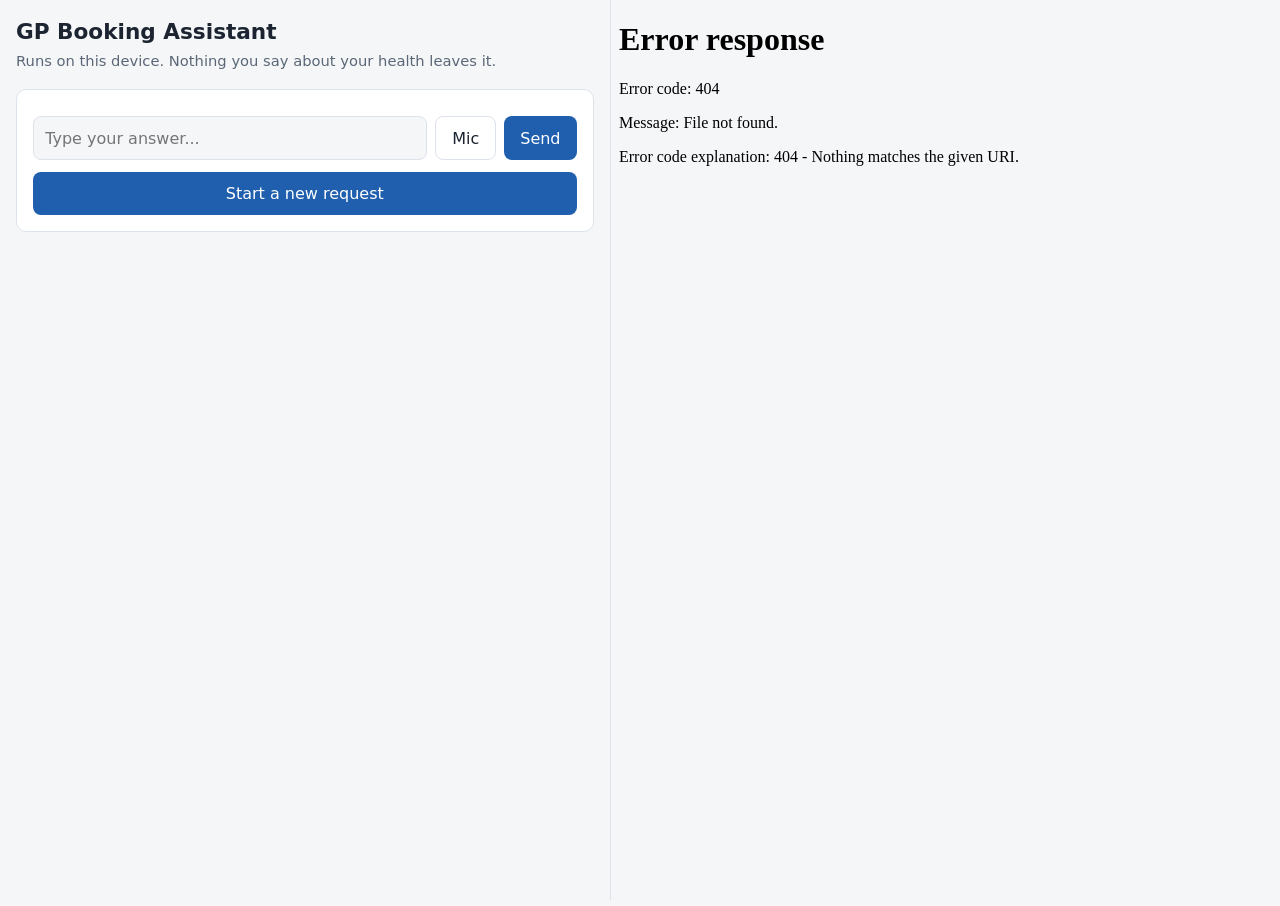
==== static/index.html @ 753ce65a "Rebuild as local-first GP booking agent Replace the previous prototype with the spec'd on-device des" ====
<!doctype html>
<html lang="en">
<head>
  <meta charset="utf-8">
  <meta name="viewport" content="width=device-width, initial-scale=1">
  <title>GP Booking Assistant</title>
  <link rel="stylesheet" href="/static/styles.css">
</head>
<body data-page="patient">
  <div class="layout">
    <main class="patient">
      <header class="bar">
        <div>
          <h1>GP Booking Assistant</h1>
          <p class="sub">Runs on this device. Nothing you say about your health leaves it.</p>
        </div>
        <div id="status" class="pills"></div>
      </header>

      <section id="chat-card" class="card">
        <div id="chat" class="chat" aria-live="polite"></div>
        <form id="answer-form" class="composer">
          <input id="answer" autocomplete="off" placeholder="Type your answer..." aria-label="Your answer">
          <button type="button" id="mic" class="secondary" title="Speak (local speech-to-text)">Mic</button>
          <button type="submit">Send</button>
        </form>
        <button id="start" class="wide">Start a new request</button>
      </section>

      <section id="review" class="card hidden">
        <h2>Check your request</h2>
        <p class="sub">Correct anything that is wrong. Nothing is dialled until you confirm.</p>
        <form id="review-form" class="grid"></form>
        <div class="spoken">
          <span class="tag">The only thing said aloud</span>
          <p id="summary-preview"></p>
        </div>
        <button id="confirm" class="wide">Confirm and allow the call</button>
      </section>

      <section id="after" class="card hidden">
        <h2>Authority to act</h2>
        <div class="cred">
          <span class="tag warn">Mocked for demo: a policy ask, not a live service</span>
          <pre id="credential"></pre>
          <p>Practice check: <strong id="practice-status"></strong></p>
          <div class="row">
            <button id="revoke" class="danger">Revoke authority</button>
            <button id="reissue" class="secondary hidden">Re-issue</button>
          </div>
        </div>

        <h2>Voice</h2>
        <div class="row">
          <button id="speak-summary" class="secondary">Play spoken summary</button>
          <button id="speak-clinical" class="secondary">Try to speak clinical detail</button>
        </div>
        <p id="speak-result" class="sub"></p>

        <h2>The call</h2>
        <div class="row">
          <label>Practice behaviour
            <select id="scenario">
              <option value="full">Full: exercises every fallback</option>
              <option value="simple">Simple booking</option>
              <option value="decline">Declines an AI caller</option>
              <option value="garbled">Can't be understood</option>
              <option value="voicemail">Closed / voicemail</option>
            </select>
          </label>
          <button id="place-call">Place call (simulated)</button>
        </div>
        <div id="call-log" class="call-log"></div>
        <div id="call-outcome"></div>

        <h2>Audit log</h2>
        <button id="show-audit" class="secondary">Show everything said on my behalf</button>
        <div id="audit" class="audit"></div>
      </section>
    </main>

    <aside class="boundary-frame">
      <iframe src="/panels" title="Data boundary view"></iframe>
    </aside>
  </div>

  <div id="crisis" class="crisis hidden" role="alertdialog" aria-modal="true">
    <div class="crisis-box">
      <h2 id="crisis-title"></h2>
      <p id="crisis-msg"></p>
      <div id="crisis-actions" class="crisis-actions"></div>
    </div>
  </div>

  <script src="/static/app.js"></script>
</body>
</html>
---- static/styles.css ----
:root {
  --bg: #f4f6f8;
  --surface: #ffffff;
  --ink: #1b2430;
  --muted: #5b6776;
  --line: #dde3ea;
  --accent: #1f5fae;
  --accent-ink: #ffffff;
  --good: #1d7a45;
  --good-bg: #e6f4ec;
  --warn: #8a5a00;
  --warn-bg: #fff4dc;
  --bad: #b3261e;
  --bad-bg: #fdecea;
  --leak: #b3261e;
  --radius: 10px;
  font-family: system-ui, -apple-system, "Segoe UI", Roboto, sans-serif;
  color-scheme: light;
}

@media (prefers-color-scheme: dark) {
  :root {
    --bg: #0f141a;
    --surface: #18202a;
    --ink: #e6ebf1;
    --muted: #9aa6b4;
    --line: #2a3542;
    --accent: #5b9be6;
    --accent-ink: #0b1220;
    --good: #6fd19a;
    --good-bg: #133022;
    --warn: #f0c46a;
    --warn-bg: #33280f;
    --bad: #ff8a80;
    --bad-bg: #3a1714;
    --leak: #ff8a80;
    color-scheme: dark;
  }
}

* { box-sizing: border-box; }
body { margin: 0; background: var(--bg); color: var(--ink); line-height: 1.45; }
h1 { font-size: 1.35rem; margin: 0; }
h2 { font-size: 1.05rem; margin: 1.2rem 0 .5rem; }
.card h2:first-child { margin-top: 0; }
.sub { color: var(--muted); margin: .2rem 0; font-size: .92rem; }
.hidden { display: none !important; }
.good { color: var(--good); }
.bad { color: var(--bad); }
pre { white-space: pre-wrap; word-break: break-word; margin: 0; font-size: .82rem; }

button, .btn {
  font: inherit; border: 0; border-radius: 8px; padding: .6rem 1rem; cursor: pointer;
  background: var(--accent); color: var(--accent-ink); text-decoration: none; display: inline-block;
}
button:disabled { opacity: .55; cursor: default; }
button.secondary, .btn { background: transparent; color: var(--ink); border: 1px solid var(--line); }
button.danger, .btn.danger { background: var(--bad); color: #fff; border: 0; }
button.wide { width: 100%; margin-top: .75rem; }
button.recording { background: var(--bad); color: #fff; }
input, select {
  font: inherit; padding: .55rem .7rem; border-radius: 8px; border: 1px solid var(--line);
  background: var(--bg); color: var(--ink); width: 100%;
}

.layout { display: grid; grid-template-columns: minmax(0, 1fr) minmax(0, 1.1fr); min-height: 100vh; }
.patient { padding: 16px; display: flex; flex-direction: column; gap: 14px; max-width: 720px; width: 100%; margin: 0 auto; }
.boundary-frame { border-left: 1px solid var(--line); position: sticky; top: 0; height: 100vh; }
.boundary-frame iframe { width: 100%; height: 100%; border: 0; }
@media (max-width: 900px) {
  .layout { grid-template-columns: 1fr; }
  .boundary-frame { position: static; height: 80vh; border-left: 0; border-top: 1px solid var(--line); }
}

.bar { display: flex; justify-content: space-between; align-items: flex-start; gap: 12px; flex-wrap: wrap; }
.pills { display: flex; gap: 6px; flex-wrap: wrap; }
.pill { font-size: .75rem; padding: .2rem .55rem; border-radius: 99px; border: 1px solid var(--line); }
.pill.ok { color: var(--good); background: var(--good-bg); border-color: transparent; }
.pill.off { color: var(--muted); }

.card { background: var(--surface); border: 1px solid var(--line); border-radius: var(--radius); padding: 16px; }
.chat { display: flex; flex-direction: column; gap: 8px; max-height: 45vh; overflow-y: auto; }
.chat:empty { display: none; }
.msg { padding: .55rem .8rem; border-radius: 12px; max-width: 85%; }
.msg.assistant { background: var(--bg); align-self: flex-start; }
.msg.patient { background: var(--accent); color: var(--accent-ink); align-self: flex-end; }
.composer { display: flex; gap: 8px; margin-top: 10px; }
.composer input { flex: 1; }

.grid { display: grid; grid-template-columns: repeat(auto-fit, minmax(220px, 1fr)); gap: 10px; margin: .8rem 0; }
.field { display: flex; flex-direction: column; gap: 4px; font-size: .85rem; color: var(--muted); }
.spoken { background: var(--good-bg); border-radius: 8px; padding: .7rem .9rem; }
.spoken p { margin: .3rem 0 0; }
.tag { font-size: .72rem; text-transform: uppercase; letter-spacing: .04em; color: var(--good); font-weight: 600; }
.tag.warn { color: var(--warn); }
.cred pre { background: var(--bg); padding: .7rem; border-radius: 8px; margin: .5rem 0; }
.row { display: flex; gap: 8px; flex-wrap: wrap; align-items: flex-end; }
.row label { display: flex; flex-direction: column; gap: 4px; font-size: .85rem; color: var(--muted); flex: 1; min-width: 200px; }

.call-log { display: flex; flex-direction: column; gap: 4px; margin-top: 10px; max-height: 50vh; overflow-y: auto; }
.turn { display: grid; grid-template-columns: 4.2rem 5rem 1fr; gap: 8px; font-size: .88rem; padding: .3rem .4rem; border-radius: 6px; }
.turn .t { color: var(--muted); font-variant-numeric: tabular-nums; }
.turn .who { font-weight: 600; text-transform: capitalize; }
.turn.agent { background: var(--good-bg); }
.turn.system, .turn.silent, .turn.dtmf, .turn.hold { color: var(--muted); font-style: italic; }
.outcome { margin-top: 10px; padding: .8rem; border-radius: 8px; }
.outcome.good { background: var(--good-bg); }
.outcome.warn { background: var(--warn-bg); }
.outcome.bad { background: var(--bad-bg); color: var(--bad); }
.outcome ul { margin: .3rem 0 0; padding-left: 1.2rem; }

.audit { margin-top: 8px; display: flex; flex-direction: column; gap: 6px; }
.audit-row { display: grid; grid-template-columns: 5.5rem 4rem 1fr; gap: 8px; font-size: .85rem; border-bottom: 1px solid var(--line); padding-bottom: 6px; }

.crisis { position: fixed; inset: 0; background: rgba(0,0,0,.6); display: flex; align-items: center; justify-content: center; padding: 16px; z-index: 10; }
.crisis-box { background: var(--surface); border-top: 6px solid var(--bad); border-radius: var(--radius); padding: 24px; max-width: 480px; width: 100%; }
.crisis-box h2 { font-size: 1.5rem; margin-top: 0; }
.crisis-actions { display: flex; flex-direction: column; gap: 8px; margin-top: 16px; }
.crisis-actions .btn { text-align: center; padding: .9rem; font-size: 1.05rem; }

/* panels */
.panels-page { padding: 16px; min-height: 100vh; }
.toggle { display: inline-flex; border: 1px solid var(--line); border-radius: 8px; overflow: hidden; }
.toggle button { background: transparent; color: var(--ink); border-radius: 0; }
.toggle button.on { background: var(--accent); color: var(--accent-ink); }
.counter { font-size: .95rem; padding: .5rem .8rem; border-radius: 8px; background: var(--good-bg); color: var(--good); font-weight: 600; }
.naive .counter { background: var(--bad-bg); color: var(--leak); }
.columns { display: grid; grid-template-columns: 1fr 1fr; gap: 12px; margin-top: 12px; }
@media (max-width: 600px) { .columns { grid-template-columns: 1fr; } }
.col { background: var(--surface); border: 1px solid var(--line); border-radius: var(--radius); padding: 12px; min-width: 0; }
.col h2 { margin-top: 0; }
.stays { border-top: 4px solid var(--good); }
.leaves { border-top: 4px solid var(--muted); }
.naive .leaves { border-top-color: var(--leak); }
.item { border: 1px solid var(--line); border-radius: 8px; padding: .5rem .6rem; margin-bottom: 8px; }
.item pre { max-height: 180px; overflow-y: auto; color: var(--muted); margin-top: 4px; }
.item-head { display: flex; justify-content: space-between; gap: 8px; font-size: .85rem; flex-wrap: wrap; }
.dest { color: var(--muted); font-size: .78rem; }
.naive .leaves .item { border-color: var(--leak); background: var(--bad-bg); }
.empty { color: var(--muted); font-style: italic; }
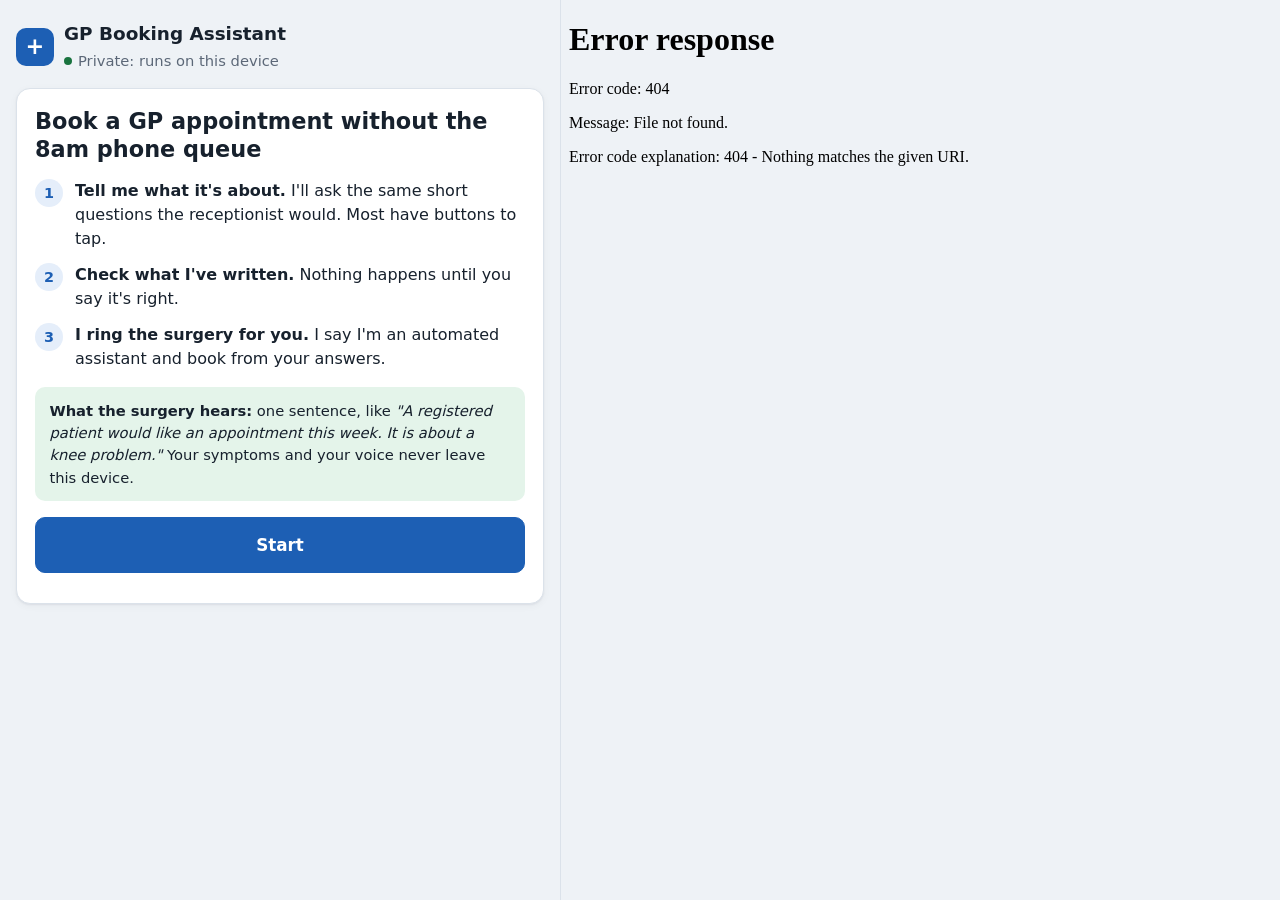
==== commit 4b9a5680: "Rework patient UI: tap-to-answer interview, readable review and boundary view Questions now offer ta" ====
--- a/static/index.html
+++ b/static/index.html
@@ -4,78 +4,125 @@
   <meta charset="utf-8">
   <meta name="viewport" content="width=device-width, initial-scale=1">
   <title>GP Booking Assistant</title>
+  <link rel="icon" href="data:,">
   <link rel="stylesheet" href="/static/styles.css">
 </head>
 <body data-page="patient">
   <div class="layout">
-    <main class="patient">
-      <header class="bar">
-        <div>
-          <h1>GP Booking Assistant</h1>
-          <p class="sub">Runs on this device. Nothing you say about your health leaves it.</p>
+    <main class="patient-app">
+      <header class="app-head">
+        <div class="brand">
+          <div class="logo" aria-hidden="true">+</div>
+          <div>
+            <h1>GP Booking Assistant</h1>
+            <p class="sub lock">Private: runs on this device</p>
+          </div>
         </div>
-        <div id="status" class="pills"></div>
+        <button id="restart" class="link hidden">Start over</button>
       </header>
 
-      <section id="chat-card" class="card">
-        <div id="chat" class="chat" aria-live="polite"></div>
-        <form id="answer-form" class="composer">
-          <input id="answer" autocomplete="off" placeholder="Type your answer..." aria-label="Your answer">
-          <button type="button" id="mic" class="secondary" title="Speak (local speech-to-text)">Mic</button>
-          <button type="submit">Send</button>
-        </form>
-        <button id="start" class="wide">Start a new request</button>
+      <ol id="steps" class="steps hidden" aria-label="Progress">
+        <li data-step="1" class="active">Tell me</li>
+        <li data-step="2">Check</li>
+        <li data-step="3">Book</li>
+      </ol>
+
+      <!-- Welcome -->
+      <section id="welcome" class="card welcome">
+        <h2>Book a GP appointment without the 8am phone queue</h2>
+        <ul class="how">
+          <li><span class="num">1</span><div><strong>Tell me what it's about.</strong> I'll ask the same short questions the receptionist would. Most have buttons to tap.</div></li>
+          <li><span class="num">2</span><div><strong>Check what I've written.</strong> Nothing happens until you say it's right.</div></li>
+          <li><span class="num">3</span><div><strong>I ring the surgery for you.</strong> I say I'm an automated assistant and book from your answers.</div></li>
+        </ul>
+        <div class="privacy-note">
+          <strong>What the surgery hears:</strong> one sentence, like <em>"A registered patient would like an appointment this week. It is about a knee problem."</em>
+          Your symptoms and your voice never leave this device.
+        </div>
+        <button id="start" class="primary big">Start</button>
+        <div id="status" class="pills"></div>
       </section>
 
+      <!-- Interview -->
+      <section id="interview" class="card interview hidden">
+        <div class="progress" aria-hidden="true"><div id="progress-bar"></div></div>
+        <p id="progress-label" class="sub small"></p>
+        <div id="chat" class="chat" aria-live="polite"></div>
+        <div id="reply" class="reply">
+          <div id="chips" class="chips"></div>
+          <form id="answer-form" class="composer">
+            <textarea id="answer" rows="1" autocomplete="off" aria-label="Your answer"></textarea>
+            <button type="button" id="mic" class="icon-btn" title="Speak your answer" aria-label="Speak your answer">
+              <svg viewBox="0 0 24 24" width="20" height="20" aria-hidden="true"><path fill="currentColor" d="M12 14a3 3 0 0 0 3-3V5a3 3 0 0 0-6 0v6a3 3 0 0 0 3 3zm5-3a5 5 0 0 1-10 0H5a7 7 0 0 0 6 6.92V21h2v-3.08A7 7 0 0 0 19 11h-2z"/></svg>
+            </button>
+            <button type="submit" id="send" class="icon-btn send" aria-label="Send">
+              <svg viewBox="0 0 24 24" width="20" height="20" aria-hidden="true"><path fill="currentColor" d="M3 20.5 21 12 3 3.5 3 10l12 2-12 2z"/></svg>
+            </button>
+          </form>
+        </div>
+      </section>
+
+      <!-- Review -->
       <section id="review" class="card hidden">
-        <h2>Check your request</h2>
-        <p class="sub">Correct anything that is wrong. Nothing is dialled until you confirm.</p>
-        <form id="review-form" class="grid"></form>
+        <h2>Is this right?</h2>
+        <p class="sub">Tap anything to change it. Nothing is dialled until you confirm.</p>
+        <form id="review-form"></form>
         <div class="spoken">
-          <span class="tag">The only thing said aloud</span>
+          <span class="tag">The only thing the surgery hears</span>
           <p id="summary-preview"></p>
         </div>
-        <button id="confirm" class="wide">Confirm and allow the call</button>
+        <button id="confirm" class="primary big">Yes, that's right. Book it</button>
       </section>
 
-      <section id="after" class="card hidden">
-        <h2>Authority to act</h2>
-        <div class="cred">
-          <span class="tag warn">Mocked for demo: a policy ask, not a live service</span>
-          <pre id="credential"></pre>
-          <p>Practice check: <strong id="practice-status"></strong></p>
+      <!-- After confirmation -->
+      <section id="after" class="hidden">
+        <div class="card">
+          <div class="card-head">
+            <h2>Permission to book for you</h2>
+            <span id="practice-status" class="badge"></span>
+          </div>
+          <dl id="credential" class="kv"></dl>
+          <p class="mock-note">Mocked for the demo. This is how a proxy credential from the NHS National proxy service could work. It is a policy proposal, not a live service.</p>
           <div class="row">
-            <button id="revoke" class="danger">Revoke authority</button>
-            <button id="reissue" class="secondary hidden">Re-issue</button>
+            <button id="revoke" class="danger">Revoke permission</button>
+            <button id="reissue" class="secondary hidden">Give permission again</button>
           </div>
         </div>
 
-        <h2>Voice</h2>
-        <div class="row">
-          <button id="speak-summary" class="secondary">Play spoken summary</button>
-          <button id="speak-clinical" class="secondary">Try to speak clinical detail</button>
+        <div class="card">
+          <h2>Ring the surgery</h2>
+          <p class="sub">Simulated call. Choose how the practice behaves:</p>
+          <div class="row">
+            <select id="scenario" aria-label="Practice behaviour">
+              <option value="full">Receptionist asks awkward questions</option>
+              <option value="simple">Straightforward booking</option>
+              <option value="decline">Practice won't talk to an AI</option>
+              <option value="garbled">Bad line, can't be understood</option>
+              <option value="voicemail">Surgery closed</option>
+            </select>
+            <button id="place-call" class="primary">Call now</button>
+          </div>
+          <div id="call-log" class="call-log"></div>
+          <div id="call-outcome"></div>
         </div>
-        <p id="speak-result" class="sub"></p>
 
-        <h2>The call</h2>
-        <div class="row">
-          <label>Practice behaviour
-            <select id="scenario">
-              <option value="full">Full: exercises every fallback</option>
-              <option value="simple">Simple booking</option>
-              <option value="decline">Declines an AI caller</option>
-              <option value="garbled">Can't be understood</option>
-              <option value="voicemail">Closed / voicemail</option>
-            </select>
-          </label>
-          <button id="place-call">Place call (simulated)</button>
+        <div class="card">
+          <h2>Voice boundary</h2>
+          <p class="sub">The voice can only read allowlisted fields. Try both.</p>
+          <div class="row">
+            <button id="speak-summary" class="secondary">Speak the summary</button>
+            <button id="speak-clinical" class="secondary">Try to speak her symptoms</button>
+          </div>
+          <p id="speak-result" class="result"></p>
         </div>
-        <div id="call-log" class="call-log"></div>
-        <div id="call-outcome"></div>
 
-        <h2>Audit log</h2>
-        <button id="show-audit" class="secondary">Show everything said on my behalf</button>
-        <div id="audit" class="audit"></div>
+        <div class="card">
+          <div class="card-head">
+            <h2>Everything said on your behalf</h2>
+            <button id="show-audit" class="link">Refresh</button>
+          </div>
+          <div id="audit" class="audit"><p class="sub">Nothing yet.</p></div>
+        </div>
       </section>
     </main>
 
@@ -84,7 +131,7 @@
     </aside>
   </div>
 
-  <div id="crisis" class="crisis hidden" role="alertdialog" aria-modal="true">
+  <div id="crisis" class="crisis hidden" role="alertdialog" aria-modal="true" aria-labelledby="crisis-title">
     <div class="crisis-box">
       <h2 id="crisis-title"></h2>
       <p id="crisis-msg"></p>
--- a/static/styles.css
+++ b/static/styles.css
@@ -1,140 +1,239 @@
 :root {
-  --bg: #f4f6f8;
+  --bg: #eef2f6;
   --surface: #ffffff;
-  --ink: #1b2430;
-  --muted: #5b6776;
-  --line: #dde3ea;
-  --accent: #1f5fae;
+  --surface-2: #f5f7fa;
+  --ink: #17212d;
+  --muted: #5c6878;
+  --line: #dbe2ea;
+  --accent: #1d5fb4;
+  --accent-soft: #e5eefa;
   --accent-ink: #ffffff;
-  --good: #1d7a45;
-  --good-bg: #e6f4ec;
-  --warn: #8a5a00;
-  --warn-bg: #fff4dc;
+  --good: #19733f;
+  --good-bg: #e4f4ea;
+  --warn: #855600;
+  --warn-bg: #fff3d6;
   --bad: #b3261e;
-  --bad-bg: #fdecea;
-  --leak: #b3261e;
-  --radius: 10px;
+  --bad-bg: #fdeceb;
+  --radius: 14px;
+  --shadow: 0 1px 2px rgba(16, 24, 40, .06), 0 2px 8px rgba(16, 24, 40, .04);
   font-family: system-ui, -apple-system, "Segoe UI", Roboto, sans-serif;
+  font-size: 16px;
   color-scheme: light;
 }
 
 @media (prefers-color-scheme: dark) {
   :root {
-    --bg: #0f141a;
-    --surface: #18202a;
-    --ink: #e6ebf1;
-    --muted: #9aa6b4;
-    --line: #2a3542;
-    --accent: #5b9be6;
+    --bg: #0d1218;
+    --surface: #161e27;
+    --surface-2: #1d2733;
+    --ink: #e7ecf2;
+    --muted: #9aa7b6;
+    --line: #2a3644;
+    --accent: #6aa5ef;
+    --accent-soft: #1b2b40;
     --accent-ink: #0b1220;
-    --good: #6fd19a;
-    --good-bg: #133022;
-    --warn: #f0c46a;
+    --good: #72d39c;
+    --good-bg: #13301f;
+    --warn: #f2c56b;
     --warn-bg: #33280f;
     --bad: #ff8a80;
     --bad-bg: #3a1714;
-    --leak: #ff8a80;
+    --shadow: none;
     color-scheme: dark;
   }
 }
 
 * { box-sizing: border-box; }
-body { margin: 0; background: var(--bg); color: var(--ink); line-height: 1.45; }
-h1 { font-size: 1.35rem; margin: 0; }
-h2 { font-size: 1.05rem; margin: 1.2rem 0 .5rem; }
-.card h2:first-child { margin-top: 0; }
-.sub { color: var(--muted); margin: .2rem 0; font-size: .92rem; }
+body { margin: 0; background: var(--bg); color: var(--ink); line-height: 1.5; }
+h1 { font-size: 1.15rem; margin: 0; }
+h2 { font-size: 1.1rem; margin: 0 0 .4rem; }
+.sub { color: var(--muted); margin: .15rem 0; font-size: .92rem; }
+.small { font-size: .8rem; }
 .hidden { display: none !important; }
 .good { color: var(--good); }
 .bad { color: var(--bad); }
-pre { white-space: pre-wrap; word-break: break-word; margin: 0; font-size: .82rem; }
-
+
+/* ---------- buttons & inputs ---------- */
 button, .btn {
-  font: inherit; border: 0; border-radius: 8px; padding: .6rem 1rem; cursor: pointer;
-  background: var(--accent); color: var(--accent-ink); text-decoration: none; display: inline-block;
-}
-button:disabled { opacity: .55; cursor: default; }
-button.secondary, .btn { background: transparent; color: var(--ink); border: 1px solid var(--line); }
-button.danger, .btn.danger { background: var(--bad); color: #fff; border: 0; }
-button.wide { width: 100%; margin-top: .75rem; }
-button.recording { background: var(--bad); color: #fff; }
-input, select {
-  font: inherit; padding: .55rem .7rem; border-radius: 8px; border: 1px solid var(--line);
-  background: var(--bg); color: var(--ink); width: 100%;
-}
-
-.layout { display: grid; grid-template-columns: minmax(0, 1fr) minmax(0, 1.1fr); min-height: 100vh; }
-.patient { padding: 16px; display: flex; flex-direction: column; gap: 14px; max-width: 720px; width: 100%; margin: 0 auto; }
-.boundary-frame { border-left: 1px solid var(--line); position: sticky; top: 0; height: 100vh; }
-.boundary-frame iframe { width: 100%; height: 100%; border: 0; }
-@media (max-width: 900px) {
+  font: inherit; border: 1px solid var(--line); border-radius: 10px; padding: .6rem 1rem;
+  cursor: pointer; background: var(--surface); color: var(--ink); text-decoration: none;
+  display: inline-flex; align-items: center; justify-content: center; gap: .4rem;
+  transition: background .15s, border-color .15s, transform .05s;
+}
+button:active { transform: translateY(1px); }
+button:disabled { opacity: .5; cursor: not-allowed; }
+button:focus-visible, input:focus-visible, textarea:focus-visible, select:focus-visible, .btn:focus-visible {
+  outline: 3px solid color-mix(in srgb, var(--accent) 45%, transparent); outline-offset: 2px;
+}
+.primary, .btn.primary { background: var(--accent); border-color: var(--accent); color: var(--accent-ink); font-weight: 600; }
+.primary:hover:not(:disabled) { filter: brightness(1.08); }
+.secondary:hover:not(:disabled) { background: var(--surface-2); }
+.danger, .btn.danger { background: var(--bad); border-color: var(--bad); color: #fff; font-weight: 600; }
+.big { width: 100%; padding: .9rem 1rem; font-size: 1.05rem; margin-top: 1rem; }
+.link { background: none; border: 0; color: var(--accent); padding: .3rem .4rem; font-weight: 500; }
+.link:hover { text-decoration: underline; }
+input, select, textarea {
+  font: inherit; padding: .6rem .75rem; border-radius: 10px; border: 1px solid var(--line);
+  background: var(--surface); color: var(--ink); width: 100%;
+}
+textarea { resize: none; }
+
+/* ---------- layout ---------- */
+.layout { display: grid; grid-template-columns: minmax(380px, 560px) minmax(0, 1fr); min-height: 100vh; }
+.patient-app { padding: 20px 16px 40px; display: flex; flex-direction: column; gap: 14px; width: 100%; max-width: 560px; margin: 0 auto; }
+.boundary-frame { border-left: 1px solid var(--line); position: sticky; top: 0; height: 100vh; background: var(--bg); }
+.boundary-frame iframe { width: 100%; height: 100%; border: 0; display: block; }
+@media (max-width: 960px) {
   .layout { grid-template-columns: 1fr; }
-  .boundary-frame { position: static; height: 80vh; border-left: 0; border-top: 1px solid var(--line); }
-}
-
-.bar { display: flex; justify-content: space-between; align-items: flex-start; gap: 12px; flex-wrap: wrap; }
-.pills { display: flex; gap: 6px; flex-wrap: wrap; }
-.pill { font-size: .75rem; padding: .2rem .55rem; border-radius: 99px; border: 1px solid var(--line); }
+  .boundary-frame { position: static; height: 90vh; border-left: 0; border-top: 1px solid var(--line); }
+}
+
+.card { background: var(--surface); border: 1px solid var(--line); border-radius: var(--radius); padding: 18px; box-shadow: var(--shadow); }
+#after { display: flex; flex-direction: column; gap: 14px; }
+.card-head { display: flex; justify-content: space-between; align-items: center; gap: 8px; margin-bottom: .4rem; }
+.card-head h2 { margin: 0; }
+.row { display: flex; gap: 8px; flex-wrap: wrap; align-items: center; margin-top: .6rem; }
+.row select { flex: 1; min-width: 200px; width: auto; }
+
+/* ---------- header & steps ---------- */
+.app-head { display: flex; justify-content: space-between; align-items: center; }
+.brand { display: flex; gap: 10px; align-items: center; }
+.logo { width: 38px; height: 38px; border-radius: 10px; background: var(--accent); color: var(--accent-ink); display: grid; place-items: center; font-weight: 800; font-size: 1.4rem; }
+.lock::before { content: ""; display: inline-block; width: 8px; height: 8px; border-radius: 50%; background: var(--good); margin-right: 6px; vertical-align: 1px; }
+.steps { display: flex; list-style: none; padding: 0; margin: 0; gap: 6px; counter-reset: step; }
+.steps li { flex: 1; font-size: .82rem; color: var(--muted); padding-top: 8px; border-top: 4px solid var(--line); counter-increment: step; }
+.steps li::before { content: counter(step) ". "; }
+.steps li.active { color: var(--ink); font-weight: 600; border-color: var(--accent); }
+.steps li.done { border-color: var(--good); }
+
+/* ---------- welcome ---------- */
+.welcome h2 { font-size: 1.4rem; line-height: 1.25; margin-bottom: 1rem; }
+.how { list-style: none; padding: 0; margin: 0 0 1rem; display: flex; flex-direction: column; gap: 12px; }
+.how li { display: flex; gap: 12px; align-items: flex-start; }
+.num { flex: none; width: 28px; height: 28px; border-radius: 50%; background: var(--accent-soft); color: var(--accent); display: grid; place-items: center; font-weight: 700; font-size: .9rem; }
+.privacy-note { background: var(--good-bg); border-radius: 10px; padding: .8rem .9rem; font-size: .92rem; }
+.pills { display: flex; gap: 6px; flex-wrap: wrap; margin-top: 12px; justify-content: center; }
+.pill { font-size: .72rem; padding: .15rem .55rem; border-radius: 99px; border: 1px solid var(--line); color: var(--muted); }
 .pill.ok { color: var(--good); background: var(--good-bg); border-color: transparent; }
-.pill.off { color: var(--muted); }
-
-.card { background: var(--surface); border: 1px solid var(--line); border-radius: var(--radius); padding: 16px; }
-.chat { display: flex; flex-direction: column; gap: 8px; max-height: 45vh; overflow-y: auto; }
-.chat:empty { display: none; }
-.msg { padding: .55rem .8rem; border-radius: 12px; max-width: 85%; }
-.msg.assistant { background: var(--bg); align-self: flex-start; }
-.msg.patient { background: var(--accent); color: var(--accent-ink); align-self: flex-end; }
-.composer { display: flex; gap: 8px; margin-top: 10px; }
-.composer input { flex: 1; }
-
-.grid { display: grid; grid-template-columns: repeat(auto-fit, minmax(220px, 1fr)); gap: 10px; margin: .8rem 0; }
-.field { display: flex; flex-direction: column; gap: 4px; font-size: .85rem; color: var(--muted); }
-.spoken { background: var(--good-bg); border-radius: 8px; padding: .7rem .9rem; }
-.spoken p { margin: .3rem 0 0; }
-.tag { font-size: .72rem; text-transform: uppercase; letter-spacing: .04em; color: var(--good); font-weight: 600; }
-.tag.warn { color: var(--warn); }
-.cred pre { background: var(--bg); padding: .7rem; border-radius: 8px; margin: .5rem 0; }
-.row { display: flex; gap: 8px; flex-wrap: wrap; align-items: flex-end; }
-.row label { display: flex; flex-direction: column; gap: 4px; font-size: .85rem; color: var(--muted); flex: 1; min-width: 200px; }
-
-.call-log { display: flex; flex-direction: column; gap: 4px; margin-top: 10px; max-height: 50vh; overflow-y: auto; }
-.turn { display: grid; grid-template-columns: 4.2rem 5rem 1fr; gap: 8px; font-size: .88rem; padding: .3rem .4rem; border-radius: 6px; }
-.turn .t { color: var(--muted); font-variant-numeric: tabular-nums; }
-.turn .who { font-weight: 600; text-transform: capitalize; }
-.turn.agent { background: var(--good-bg); }
-.turn.system, .turn.silent, .turn.dtmf, .turn.hold { color: var(--muted); font-style: italic; }
-.outcome { margin-top: 10px; padding: .8rem; border-radius: 8px; }
+
+/* ---------- interview ---------- */
+.interview { display: flex; flex-direction: column; padding: 0; overflow: hidden; }
+.progress { height: 5px; background: var(--surface-2); }
+.progress div { height: 100%; width: 0; background: var(--accent); transition: width .4s ease; }
+#progress-label { padding: 8px 16px 0; margin: 0; }
+.chat { display: flex; flex-direction: column; gap: 8px; padding: 12px 16px; min-height: 280px; max-height: 58vh; overflow-y: auto; }
+.msg { padding: .6rem .9rem; border-radius: 18px; max-width: 85%; width: fit-content; white-space: pre-wrap; animation: pop .18s ease-out; }
+.msg.assistant { background: var(--surface-2); border-bottom-left-radius: 6px; align-self: flex-start; }
+.msg.patient { background: var(--accent); color: var(--accent-ink); border-bottom-right-radius: 6px; align-self: flex-end; }
+.msg.error { background: var(--bad-bg); color: var(--bad); }
+.msg.typing { display: flex; gap: 4px; padding: .8rem .9rem; }
+.msg.typing span { width: 7px; height: 7px; border-radius: 50%; background: var(--muted); animation: blink 1s infinite; }
+.msg.typing span:nth-child(2) { animation-delay: .15s; }
+.msg.typing span:nth-child(3) { animation-delay: .3s; }
+@keyframes blink { 0%, 80%, 100% { opacity: .25; } 40% { opacity: 1; } }
+@keyframes pop { from { opacity: 0; transform: translateY(4px); } to { opacity: 1; transform: none; } }
+
+.reply { border-top: 1px solid var(--line); padding: 12px 16px 14px; background: var(--surface); }
+.chips { display: flex; flex-wrap: wrap; gap: 8px; }
+.chips:not(:empty) { margin-bottom: 10px; }
+.chip { border-radius: 99px; padding: .5rem .95rem; border: 1.5px solid var(--accent); color: var(--accent); background: var(--surface); font-weight: 500; }
+.chip:hover:not(:disabled) { background: var(--accent-soft); }
+.chip.on { background: var(--accent); color: var(--accent-ink); }
+.chip.done { background: var(--accent); color: var(--accent-ink); border-color: var(--accent); }
+.composer { display: flex; gap: 8px; align-items: flex-end; }
+.composer textarea { flex: 1; border-radius: 20px; padding: .6rem 1rem; line-height: 1.4; min-height: 44px; }
+.icon-btn { width: 44px; height: 44px; padding: 0; border-radius: 50%; flex: none; }
+.icon-btn.send { background: var(--accent); border-color: var(--accent); color: var(--accent-ink); }
+.icon-btn.recording { background: var(--bad); border-color: var(--bad); color: #fff; animation: blink 1s infinite; }
+
+/* ---------- review ---------- */
+.group { border: 0; padding: 0; margin: 1rem 0 0; display: grid; grid-template-columns: 1fr 1fr; gap: 10px; }
+.group legend { font-weight: 600; font-size: .85rem; text-transform: uppercase; letter-spacing: .04em; color: var(--muted); margin-bottom: 6px; }
+.field { display: flex; flex-direction: column; gap: 4px; font-size: .82rem; color: var(--muted); }
+.field:has(textarea), .group:first-of-type .field:first-of-type { grid-column: 1 / -1; }
+.field input, .field textarea { background: var(--surface-2); border-color: transparent; color: var(--ink); font-size: .98rem; }
+.field input:hover, .field textarea:hover { border-color: var(--line); }
+.field input:focus, .field textarea:focus { background: var(--surface); border-color: var(--accent); }
+@media (max-width: 480px) { .group { grid-template-columns: 1fr; } }
+.spoken { background: var(--good-bg); border-radius: 12px; padding: .8rem 1rem; margin-top: 1rem; }
+.spoken p { margin: .3rem 0 0; font-size: 1.02rem; }
+.tag { font-size: .72rem; text-transform: uppercase; letter-spacing: .05em; color: var(--good); font-weight: 700; }
+
+/* ---------- credential ---------- */
+.badge { font-size: .78rem; font-weight: 700; padding: .2rem .65rem; border-radius: 99px; }
+.badge.good { background: var(--good-bg); color: var(--good); }
+.badge.bad { background: var(--bad-bg); color: var(--bad); }
+.kv { display: grid; grid-template-columns: max-content 1fr; gap: 6px 14px; margin: .6rem 0; font-size: .92rem; }
+.kv dt { color: var(--muted); }
+.kv dd { margin: 0; }
+.kv.small { font-size: .82rem; gap: 2px 10px; }
+.mock-note { font-size: .8rem; color: var(--warn); background: var(--warn-bg); padding: .5rem .7rem; border-radius: 8px; }
+
+/* ---------- call ---------- */
+.call-log { display: flex; flex-direction: column; gap: 6px; margin-top: 12px; max-height: 60vh; overflow-y: auto; }
+.call-log:empty { display: none; }
+.turn { display: flex; flex-direction: column; max-width: 85%; padding: .5rem .8rem; border-radius: 14px; font-size: .92rem; position: relative; animation: pop .18s ease-out; }
+.turn .who { font-size: .72rem; font-weight: 700; text-transform: uppercase; letter-spacing: .04em; opacity: .75; }
+.turn .t { font-size: .7rem; color: var(--muted); align-self: flex-end; font-variant-numeric: tabular-nums; }
+.turn.practice { background: var(--surface-2); align-self: flex-start; border-bottom-left-radius: 4px; }
+.turn.agent.speech { background: var(--accent-soft); align-self: flex-end; border-bottom-right-radius: 4px; }
+.turn.system, .turn.silent, .turn.dtmf, .turn.hold { align-self: center; max-width: 100%; background: none; color: var(--muted); font-size: .8rem; font-style: italic; flex-direction: row; gap: 8px; padding: .1rem; }
+.outcome { margin-top: 12px; padding: .9rem 1rem; border-radius: 12px; }
+.outcome strong { font-size: 1.05rem; }
+.outcome p { margin: .4rem 0 0; }
 .outcome.good { background: var(--good-bg); }
 .outcome.warn { background: var(--warn-bg); }
 .outcome.bad { background: var(--bad-bg); color: var(--bad); }
 .outcome ul { margin: .3rem 0 0; padding-left: 1.2rem; }
-
-.audit { margin-top: 8px; display: flex; flex-direction: column; gap: 6px; }
-.audit-row { display: grid; grid-template-columns: 5.5rem 4rem 1fr; gap: 8px; font-size: .85rem; border-bottom: 1px solid var(--line); padding-bottom: 6px; }
-
-.crisis { position: fixed; inset: 0; background: rgba(0,0,0,.6); display: flex; align-items: center; justify-content: center; padding: 16px; z-index: 10; }
-.crisis-box { background: var(--surface); border-top: 6px solid var(--bad); border-radius: var(--radius); padding: 24px; max-width: 480px; width: 100%; }
-.crisis-box h2 { font-size: 1.5rem; margin-top: 0; }
-.crisis-actions { display: flex; flex-direction: column; gap: 8px; margin-top: 16px; }
-.crisis-actions .btn { text-align: center; padding: .9rem; font-size: 1.05rem; }
-
-/* panels */
-.panels-page { padding: 16px; min-height: 100vh; }
-.toggle { display: inline-flex; border: 1px solid var(--line); border-radius: 8px; overflow: hidden; }
-.toggle button { background: transparent; color: var(--ink); border-radius: 0; }
-.toggle button.on { background: var(--accent); color: var(--accent-ink); }
-.counter { font-size: .95rem; padding: .5rem .8rem; border-radius: 8px; background: var(--good-bg); color: var(--good); font-weight: 600; }
-.naive .counter { background: var(--bad-bg); color: var(--leak); }
+.result { margin: .6rem 0 0; font-size: .92rem; }
+.result:empty { display: none; }
+.result.good { background: var(--good-bg); padding: .5rem .7rem; border-radius: 8px; color: var(--ink); }
+.result.bad { background: var(--bad-bg); padding: .5rem .7rem; border-radius: 8px; }
+
+/* ---------- audit ---------- */
+.audit { display: flex; flex-direction: column; gap: 8px; max-height: 50vh; overflow-y: auto; }
+.audit-row { display: grid; grid-template-columns: 5.5rem 1fr; gap: 10px; font-size: .86rem; border-bottom: 1px solid var(--line); padding-bottom: 8px; }
+.audit-row .t { color: var(--muted); font-variant-numeric: tabular-nums; }
+.audit-row .heard { color: var(--muted); }
+
+/* ---------- crisis ---------- */
+.crisis { position: fixed; inset: 0; background: rgba(0, 0, 0, .6); display: flex; align-items: center; justify-content: center; padding: 16px; z-index: 10; }
+.crisis-box { background: var(--surface); border-top: 8px solid var(--bad); border-radius: var(--radius); padding: 24px; max-width: 460px; width: 100%; }
+.crisis-box h2 { font-size: 1.6rem; line-height: 1.2; }
+.crisis-actions { display: flex; flex-direction: column; gap: 10px; margin-top: 18px; }
+.crisis-actions .btn { padding: 1rem; font-size: 1.1rem; font-weight: 600; }
+
+/* ---------- panels ---------- */
+.panels-page { padding: 20px 16px; min-height: 100vh; }
+.panels-head { display: flex; justify-content: space-between; align-items: center; gap: 12px; flex-wrap: wrap; }
+.toggle { display: inline-flex; background: var(--surface-2); border: 1px solid var(--line); border-radius: 12px; padding: 3px; }
+.toggle button { border: 0; background: transparent; border-radius: 9px; padding: .5rem .9rem; font-weight: 500; color: var(--muted); }
+.toggle button.on { background: var(--surface); color: var(--ink); box-shadow: var(--shadow); }
+.naive .toggle button.on { background: var(--bad); color: #fff; }
+.stats { display: grid; grid-template-columns: repeat(3, 1fr); gap: 10px; margin-top: 14px; }
+.stat { background: var(--good-bg); border-radius: 12px; padding: .7rem .9rem; display: flex; flex-direction: column; }
+.stat-num { font-size: 1.7rem; font-weight: 800; color: var(--good); font-variant-numeric: tabular-nums; line-height: 1.1; }
+.stat-label { font-size: .78rem; color: var(--muted); }
+.naive .stat { background: var(--bad-bg); }
+.naive .stat-num { color: var(--bad); }
+@media (max-width: 520px) { .stats { grid-template-columns: 1fr; } }
 .columns { display: grid; grid-template-columns: 1fr 1fr; gap: 12px; margin-top: 12px; }
-@media (max-width: 600px) { .columns { grid-template-columns: 1fr; } }
-.col { background: var(--surface); border: 1px solid var(--line); border-radius: var(--radius); padding: 12px; min-width: 0; }
-.col h2 { margin-top: 0; }
-.stays { border-top: 4px solid var(--good); }
-.leaves { border-top: 4px solid var(--muted); }
-.naive .leaves { border-top-color: var(--leak); }
-.item { border: 1px solid var(--line); border-radius: 8px; padding: .5rem .6rem; margin-bottom: 8px; }
-.item pre { max-height: 180px; overflow-y: auto; color: var(--muted); margin-top: 4px; }
-.item-head { display: flex; justify-content: space-between; gap: 8px; font-size: .85rem; flex-wrap: wrap; }
-.dest { color: var(--muted); font-size: .78rem; }
-.naive .leaves .item { border-color: var(--leak); background: var(--bad-bg); }
-.empty { color: var(--muted); font-style: italic; }
+@media (max-width: 640px) { .columns { grid-template-columns: 1fr; } }
+.col { background: var(--surface); border: 1px solid var(--line); border-radius: var(--radius); padding: 14px; min-width: 0; box-shadow: var(--shadow); }
+.col h2 { font-size: 1rem; display: flex; align-items: center; gap: 8px; margin-bottom: .7rem; }
+.dot { width: 10px; height: 10px; border-radius: 50%; background: var(--good); }
+.leaves .dot { background: var(--muted); }
+.naive .leaves .dot { background: var(--bad); }
+.naive .leaves { border-color: var(--bad); }
+.item { border: 1px solid var(--line); border-radius: 10px; padding: .55rem .7rem; margin-bottom: 8px; position: relative; animation: pop .2s ease-out; }
+.item-head { display: flex; justify-content: space-between; gap: 8px; font-size: .85rem; flex-wrap: wrap; margin-bottom: 3px; }
+.dest { color: var(--muted); font-size: .76rem; }
+.bytes { display: block; text-align: right; font-size: .72rem; color: var(--muted); font-variant-numeric: tabular-nums; }
+.naive .leaves .item { border-color: color-mix(in srgb, var(--bad) 45%, transparent); background: var(--bad-bg); }
+.val { margin: 0; font-size: .86rem; overflow-wrap: anywhere; }
+.val.muted, .empty { color: var(--muted); font-style: italic; font-size: .88rem; }
+.mini-chat { display: flex; flex-direction: column; gap: 3px; font-size: .78rem; max-height: 200px; overflow-y: auto; }
+.mini { padding: .2rem .5rem; border-radius: 8px; max-width: 90%; width: fit-content; }
+.mini.assistant { background: var(--surface-2); }
+.mini.patient { background: var(--accent-soft); align-self: flex-end; }
+.more { font-size: .72rem; color: var(--muted); text-align: center; }
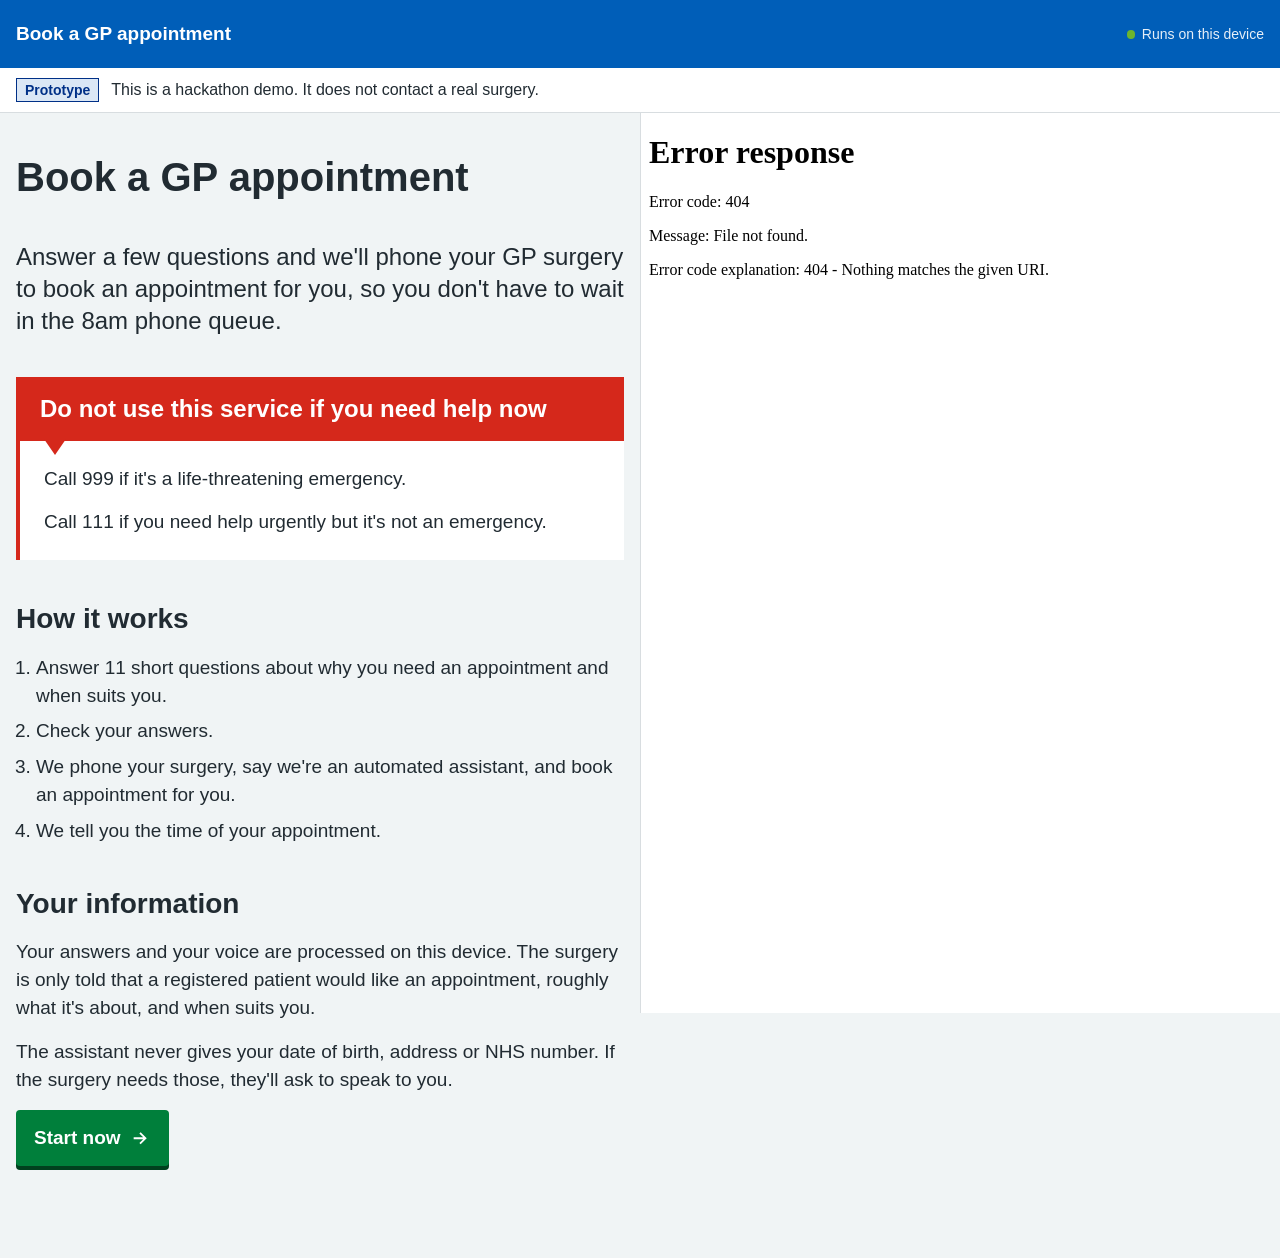
==== commit 7610ee2b: "Restyle the service in NHS design system patterns Replace the chat UI with one question per page: ra" ====
--- a/static/index.html
+++ b/static/index.html
@@ -1,142 +1,36 @@
 <!doctype html>
-<html lang="en">
+<html lang="en-GB">
 <head>
   <meta charset="utf-8">
   <meta name="viewport" content="width=device-width, initial-scale=1">
-  <title>GP Booking Assistant</title>
+  <title>Book a GP appointment</title>
   <link rel="icon" href="data:,">
   <link rel="stylesheet" href="/static/styles.css">
 </head>
 <body data-page="patient">
-  <div class="layout">
-    <main class="patient-app">
-      <header class="app-head">
-        <div class="brand">
-          <div class="logo" aria-hidden="true">+</div>
-          <div>
-            <h1>GP Booking Assistant</h1>
-            <p class="sub lock">Private: runs on this device</p>
-          </div>
-        </div>
-        <button id="restart" class="link hidden">Start over</button>
-      </header>
+  <a class="skip-link" href="#main">Skip to main content</a>
 
-      <ol id="steps" class="steps hidden" aria-label="Progress">
-        <li data-step="1" class="active">Tell me</li>
-        <li data-step="2">Check</li>
-        <li data-step="3">Book</li>
-      </ol>
-
-      <!-- Welcome -->
-      <section id="welcome" class="card welcome">
-        <h2>Book a GP appointment without the 8am phone queue</h2>
-        <ul class="how">
-          <li><span class="num">1</span><div><strong>Tell me what it's about.</strong> I'll ask the same short questions the receptionist would. Most have buttons to tap.</div></li>
-          <li><span class="num">2</span><div><strong>Check what I've written.</strong> Nothing happens until you say it's right.</div></li>
-          <li><span class="num">3</span><div><strong>I ring the surgery for you.</strong> I say I'm an automated assistant and book from your answers.</div></li>
-        </ul>
-        <div class="privacy-note">
-          <strong>What the surgery hears:</strong> one sentence, like <em>"A registered patient would like an appointment this week. It is about a knee problem."</em>
-          Your symptoms and your voice never leave this device.
-        </div>
-        <button id="start" class="primary big">Start</button>
-        <div id="status" class="pills"></div>
-      </section>
-
-      <!-- Interview -->
-      <section id="interview" class="card interview hidden">
-        <div class="progress" aria-hidden="true"><div id="progress-bar"></div></div>
-        <p id="progress-label" class="sub small"></p>
-        <div id="chat" class="chat" aria-live="polite"></div>
-        <div id="reply" class="reply">
-          <div id="chips" class="chips"></div>
-          <form id="answer-form" class="composer">
-            <textarea id="answer" rows="1" autocomplete="off" aria-label="Your answer"></textarea>
-            <button type="button" id="mic" class="icon-btn" title="Speak your answer" aria-label="Speak your answer">
-              <svg viewBox="0 0 24 24" width="20" height="20" aria-hidden="true"><path fill="currentColor" d="M12 14a3 3 0 0 0 3-3V5a3 3 0 0 0-6 0v6a3 3 0 0 0 3 3zm5-3a5 5 0 0 1-10 0H5a7 7 0 0 0 6 6.92V21h2v-3.08A7 7 0 0 0 19 11h-2z"/></svg>
-            </button>
-            <button type="submit" id="send" class="icon-btn send" aria-label="Send">
-              <svg viewBox="0 0 24 24" width="20" height="20" aria-hidden="true"><path fill="currentColor" d="M3 20.5 21 12 3 3.5 3 10l12 2-12 2z"/></svg>
-            </button>
-          </form>
-        </div>
-      </section>
-
-      <!-- Review -->
-      <section id="review" class="card hidden">
-        <h2>Is this right?</h2>
-        <p class="sub">Tap anything to change it. Nothing is dialled until you confirm.</p>
-        <form id="review-form"></form>
-        <div class="spoken">
-          <span class="tag">The only thing the surgery hears</span>
-          <p id="summary-preview"></p>
-        </div>
-        <button id="confirm" class="primary big">Yes, that's right. Book it</button>
-      </section>
-
-      <!-- After confirmation -->
-      <section id="after" class="hidden">
-        <div class="card">
-          <div class="card-head">
-            <h2>Permission to book for you</h2>
-            <span id="practice-status" class="badge"></span>
-          </div>
-          <dl id="credential" class="kv"></dl>
-          <p class="mock-note">Mocked for the demo. This is how a proxy credential from the NHS National proxy service could work. It is a policy proposal, not a live service.</p>
-          <div class="row">
-            <button id="revoke" class="danger">Revoke permission</button>
-            <button id="reissue" class="secondary hidden">Give permission again</button>
-          </div>
-        </div>
-
-        <div class="card">
-          <h2>Ring the surgery</h2>
-          <p class="sub">Simulated call. Choose how the practice behaves:</p>
-          <div class="row">
-            <select id="scenario" aria-label="Practice behaviour">
-              <option value="full">Receptionist asks awkward questions</option>
-              <option value="simple">Straightforward booking</option>
-              <option value="decline">Practice won't talk to an AI</option>
-              <option value="garbled">Bad line, can't be understood</option>
-              <option value="voicemail">Surgery closed</option>
-            </select>
-            <button id="place-call" class="primary">Call now</button>
-          </div>
-          <div id="call-log" class="call-log"></div>
-          <div id="call-outcome"></div>
-        </div>
-
-        <div class="card">
-          <h2>Voice boundary</h2>
-          <p class="sub">The voice can only read allowlisted fields. Try both.</p>
-          <div class="row">
-            <button id="speak-summary" class="secondary">Speak the summary</button>
-            <button id="speak-clinical" class="secondary">Try to speak her symptoms</button>
-          </div>
-          <p id="speak-result" class="result"></p>
-        </div>
-
-        <div class="card">
-          <div class="card-head">
-            <h2>Everything said on your behalf</h2>
-            <button id="show-audit" class="link">Refresh</button>
-          </div>
-          <div id="audit" class="audit"><p class="sub">Nothing yet.</p></div>
-        </div>
-      </section>
-    </main>
-
-    <aside class="boundary-frame">
-      <iframe src="/panels" title="Data boundary view"></iframe>
-    </aside>
+  <header class="header" role="banner">
+    <div class="header-inner">
+      <a class="service-name" href="/" id="home">Book a GP appointment</a>
+      <span class="header-note">Runs on this device</span>
+    </div>
+  </header>
+  <div class="phase-banner">
+    <div class="phase-inner">
+      <strong class="tag tag-blue">Prototype</strong>
+      <span>This is a hackathon demo. It does not contact a real surgery.</span>
+    </div>
   </div>
 
-  <div id="crisis" class="crisis hidden" role="alertdialog" aria-modal="true" aria-labelledby="crisis-title">
-    <div class="crisis-box">
-      <h2 id="crisis-title"></h2>
-      <p id="crisis-msg"></p>
-      <div id="crisis-actions" class="crisis-actions"></div>
-    </div>
+  <div class="layout">
+    <main id="main" class="service" tabindex="-1">
+      <!-- populated by app.js -->
+      <div id="view"></div>
+    </main>
+    <aside class="boundary-frame" aria-label="Data boundary view">
+      <iframe src="/panels" title="Where your data goes"></iframe>
+    </aside>
   </div>
 
   <script src="/static/app.js"></script>
--- a/static/styles.css
+++ b/static/styles.css
@@ -1,239 +1,247 @@
+/* Styling follows the NHS digital service manual patterns (nhsuk-frontend).
+   No NHS logo is used: only NHS organisations may use it. */
+
 :root {
-  --bg: #eef2f6;
-  --surface: #ffffff;
-  --surface-2: #f5f7fa;
-  --ink: #17212d;
-  --muted: #5c6878;
-  --line: #dbe2ea;
-  --accent: #1d5fb4;
-  --accent-soft: #e5eefa;
-  --accent-ink: #ffffff;
-  --good: #19733f;
-  --good-bg: #e4f4ea;
-  --warn: #855600;
-  --warn-bg: #fff3d6;
-  --bad: #b3261e;
-  --bad-bg: #fdeceb;
-  --radius: 14px;
-  --shadow: 0 1px 2px rgba(16, 24, 40, .06), 0 2px 8px rgba(16, 24, 40, .04);
-  font-family: system-ui, -apple-system, "Segoe UI", Roboto, sans-serif;
-  font-size: 16px;
+  --blue: #005eb8;
+  --dark-blue: #003087;
+  --text: #212b32;
+  --secondary-text: #4c6272;
+  --grey-1: #4c6272;
+  --grey-3: #aeb7bd;
+  --grey-4: #d8dde0;
+  --grey-5: #f0f4f5;
+  --white: #ffffff;
+  --green: #007f3b;
+  --green-dark: #00401e;
+  --green-hover: #00662f;
+  --red: #d5281b;
+  --red-dark: #6b140e;
+  --focus: #ffeb3b;
+  --warm-yellow: #ffb81c;
+  --pale-yellow: #fff9c4;
+  --link: #005eb8;
+  --link-visited: #330072;
+  --link-hover: #7c2855;
+  font-family: Frutiger W01, Arial, sans-serif;
   color-scheme: light;
 }
 
-@media (prefers-color-scheme: dark) {
-  :root {
-    --bg: #0d1218;
-    --surface: #161e27;
-    --surface-2: #1d2733;
-    --ink: #e7ecf2;
-    --muted: #9aa7b6;
-    --line: #2a3644;
-    --accent: #6aa5ef;
-    --accent-soft: #1b2b40;
-    --accent-ink: #0b1220;
-    --good: #72d39c;
-    --good-bg: #13301f;
-    --warn: #f2c56b;
-    --warn-bg: #33280f;
-    --bad: #ff8a80;
-    --bad-bg: #3a1714;
-    --shadow: none;
-    color-scheme: dark;
-  }
-}
-
 * { box-sizing: border-box; }
-body { margin: 0; background: var(--bg); color: var(--ink); line-height: 1.5; }
-h1 { font-size: 1.15rem; margin: 0; }
-h2 { font-size: 1.1rem; margin: 0 0 .4rem; }
-.sub { color: var(--muted); margin: .15rem 0; font-size: .92rem; }
-.small { font-size: .8rem; }
-.hidden { display: none !important; }
-.good { color: var(--good); }
-.bad { color: var(--bad); }
-
-/* ---------- buttons & inputs ---------- */
-button, .btn {
-  font: inherit; border: 1px solid var(--line); border-radius: 10px; padding: .6rem 1rem;
-  cursor: pointer; background: var(--surface); color: var(--ink); text-decoration: none;
-  display: inline-flex; align-items: center; justify-content: center; gap: .4rem;
-  transition: background .15s, border-color .15s, transform .05s;
-}
-button:active { transform: translateY(1px); }
-button:disabled { opacity: .5; cursor: not-allowed; }
-button:focus-visible, input:focus-visible, textarea:focus-visible, select:focus-visible, .btn:focus-visible {
-  outline: 3px solid color-mix(in srgb, var(--accent) 45%, transparent); outline-offset: 2px;
-}
-.primary, .btn.primary { background: var(--accent); border-color: var(--accent); color: var(--accent-ink); font-weight: 600; }
-.primary:hover:not(:disabled) { filter: brightness(1.08); }
-.secondary:hover:not(:disabled) { background: var(--surface-2); }
-.danger, .btn.danger { background: var(--bad); border-color: var(--bad); color: #fff; font-weight: 600; }
-.big { width: 100%; padding: .9rem 1rem; font-size: 1.05rem; margin-top: 1rem; }
-.link { background: none; border: 0; color: var(--accent); padding: .3rem .4rem; font-weight: 500; }
-.link:hover { text-decoration: underline; }
-input, select, textarea {
-  font: inherit; padding: .6rem .75rem; border-radius: 10px; border: 1px solid var(--line);
-  background: var(--surface); color: var(--ink); width: 100%;
-}
-textarea { resize: none; }
+html { background: var(--grey-5); }
+body { margin: 0; color: var(--text); background: var(--grey-5); font-size: 1rem; line-height: 1.5; -webkit-font-smoothing: antialiased; }
+@media (min-width: 40.0625em) { body { font-size: 1.1875rem; line-height: 1.47; } }
+
+/* ---------- typography ---------- */
+h1, h2, h3 { font-weight: 700; margin-top: 0; }
+h1 { font-size: 2rem; line-height: 1.25; margin-bottom: 2.5rem; }
+h2 { font-size: 1.5rem; line-height: 1.33; margin: 2.5rem 0 1rem; }
+h3 { font-size: 1.25rem; line-height: 1.4; margin: 0 0 .75rem; }
+@media (min-width: 40.0625em) {
+  h1 { font-size: 2.5rem; line-height: 1.2; margin-bottom: 2.5rem; }
+  h2 { font-size: 1.75rem; }
+}
+p { margin: 0 0 1rem; }
+.lead { font-size: 1.1875rem; line-height: 1.47; margin-bottom: 2.5rem; }
+@media (min-width: 40.0625em) { .lead { font-size: 1.5rem; line-height: 1.33; } }
+a { color: var(--link); text-decoration: underline; text-underline-offset: .1em; }
+a:visited { color: var(--link); }
+a:hover { color: var(--link-hover); text-decoration-thickness: 2px; }
+a:focus { outline: 4px solid transparent; background: var(--focus); color: var(--text); box-shadow: 0 -2px var(--focus), 0 4px var(--text); text-decoration: none; }
+.caption { display: block; color: var(--secondary-text); font-size: 1.1875rem; margin-bottom: .5rem; }
+.visually-hidden { position: absolute !important; width: 1px; height: 1px; overflow: hidden; clip: rect(0 0 0 0); white-space: nowrap; }
+.list { padding-left: 1.25rem; margin: 0 0 1.5rem; }
+.list li { margin-bottom: .5rem; }
+h1:focus { outline: none; }
+
+.skip-link { position: absolute; left: -9999px; top: 0; padding: .5rem 1rem; background: var(--focus); color: var(--text); z-index: 10; }
+.skip-link:focus { left: 0; }
+
+/* ---------- header ---------- */
+.header { background: var(--blue); color: var(--white); }
+.header-inner { max-width: 1440px; margin: 0 auto; padding: 1.25rem 1rem; display: flex; justify-content: space-between; align-items: center; gap: 1rem; }
+.service-name, .service-name:visited { color: var(--white); font-weight: 700; font-size: 1.1875rem; text-decoration: none; }
+.service-name:hover { color: var(--white); text-decoration: underline; }
+.header-note { font-size: .875rem; opacity: .9; }
+.header-note::before { content: ""; display: inline-block; width: .55rem; height: .55rem; border-radius: 50%; background: #78be20; margin-right: .4rem; }
+.phase-banner { background: var(--white); border-bottom: 1px solid var(--grey-4); }
+.phase-inner { max-width: 1440px; margin: 0 auto; padding: .6rem 1rem; display: flex; gap: .75rem; align-items: center; font-size: 1rem; }
 
 /* ---------- layout ---------- */
-.layout { display: grid; grid-template-columns: minmax(380px, 560px) minmax(0, 1fr); min-height: 100vh; }
-.patient-app { padding: 20px 16px 40px; display: flex; flex-direction: column; gap: 14px; width: 100%; max-width: 560px; margin: 0 auto; }
-.boundary-frame { border-left: 1px solid var(--line); position: sticky; top: 0; height: 100vh; background: var(--bg); }
+.layout { max-width: 1440px; margin: 0 auto; display: grid; grid-template-columns: minmax(0, 1fr) minmax(0, 1fr); }
+.service { padding: 2.5rem 1rem 4rem; max-width: 42rem; width: 100%; justify-self: center; }
+.boundary-frame { border-left: 1px solid var(--grey-4); background: var(--white); position: sticky; top: 0; height: 100vh; }
 .boundary-frame iframe { width: 100%; height: 100%; border: 0; display: block; }
-@media (max-width: 960px) {
+@media (max-width: 64em) {
   .layout { grid-template-columns: 1fr; }
-  .boundary-frame { position: static; height: 90vh; border-left: 0; border-top: 1px solid var(--line); }
-}
-
-.card { background: var(--surface); border: 1px solid var(--line); border-radius: var(--radius); padding: 18px; box-shadow: var(--shadow); }
-#after { display: flex; flex-direction: column; gap: 14px; }
-.card-head { display: flex; justify-content: space-between; align-items: center; gap: 8px; margin-bottom: .4rem; }
-.card-head h2 { margin: 0; }
-.row { display: flex; gap: 8px; flex-wrap: wrap; align-items: center; margin-top: .6rem; }
-.row select { flex: 1; min-width: 200px; width: auto; }
-
-/* ---------- header & steps ---------- */
-.app-head { display: flex; justify-content: space-between; align-items: center; }
-.brand { display: flex; gap: 10px; align-items: center; }
-.logo { width: 38px; height: 38px; border-radius: 10px; background: var(--accent); color: var(--accent-ink); display: grid; place-items: center; font-weight: 800; font-size: 1.4rem; }
-.lock::before { content: ""; display: inline-block; width: 8px; height: 8px; border-radius: 50%; background: var(--good); margin-right: 6px; vertical-align: 1px; }
-.steps { display: flex; list-style: none; padding: 0; margin: 0; gap: 6px; counter-reset: step; }
-.steps li { flex: 1; font-size: .82rem; color: var(--muted); padding-top: 8px; border-top: 4px solid var(--line); counter-increment: step; }
-.steps li::before { content: counter(step) ". "; }
-.steps li.active { color: var(--ink); font-weight: 600; border-color: var(--accent); }
-.steps li.done { border-color: var(--good); }
-
-/* ---------- welcome ---------- */
-.welcome h2 { font-size: 1.4rem; line-height: 1.25; margin-bottom: 1rem; }
-.how { list-style: none; padding: 0; margin: 0 0 1rem; display: flex; flex-direction: column; gap: 12px; }
-.how li { display: flex; gap: 12px; align-items: flex-start; }
-.num { flex: none; width: 28px; height: 28px; border-radius: 50%; background: var(--accent-soft); color: var(--accent); display: grid; place-items: center; font-weight: 700; font-size: .9rem; }
-.privacy-note { background: var(--good-bg); border-radius: 10px; padding: .8rem .9rem; font-size: .92rem; }
-.pills { display: flex; gap: 6px; flex-wrap: wrap; margin-top: 12px; justify-content: center; }
-.pill { font-size: .72rem; padding: .15rem .55rem; border-radius: 99px; border: 1px solid var(--line); color: var(--muted); }
-.pill.ok { color: var(--good); background: var(--good-bg); border-color: transparent; }
-
-/* ---------- interview ---------- */
-.interview { display: flex; flex-direction: column; padding: 0; overflow: hidden; }
-.progress { height: 5px; background: var(--surface-2); }
-.progress div { height: 100%; width: 0; background: var(--accent); transition: width .4s ease; }
-#progress-label { padding: 8px 16px 0; margin: 0; }
-.chat { display: flex; flex-direction: column; gap: 8px; padding: 12px 16px; min-height: 280px; max-height: 58vh; overflow-y: auto; }
-.msg { padding: .6rem .9rem; border-radius: 18px; max-width: 85%; width: fit-content; white-space: pre-wrap; animation: pop .18s ease-out; }
-.msg.assistant { background: var(--surface-2); border-bottom-left-radius: 6px; align-self: flex-start; }
-.msg.patient { background: var(--accent); color: var(--accent-ink); border-bottom-right-radius: 6px; align-self: flex-end; }
-.msg.error { background: var(--bad-bg); color: var(--bad); }
-.msg.typing { display: flex; gap: 4px; padding: .8rem .9rem; }
-.msg.typing span { width: 7px; height: 7px; border-radius: 50%; background: var(--muted); animation: blink 1s infinite; }
-.msg.typing span:nth-child(2) { animation-delay: .15s; }
-.msg.typing span:nth-child(3) { animation-delay: .3s; }
-@keyframes blink { 0%, 80%, 100% { opacity: .25; } 40% { opacity: 1; } }
-@keyframes pop { from { opacity: 0; transform: translateY(4px); } to { opacity: 1; transform: none; } }
-
-.reply { border-top: 1px solid var(--line); padding: 12px 16px 14px; background: var(--surface); }
-.chips { display: flex; flex-wrap: wrap; gap: 8px; }
-.chips:not(:empty) { margin-bottom: 10px; }
-.chip { border-radius: 99px; padding: .5rem .95rem; border: 1.5px solid var(--accent); color: var(--accent); background: var(--surface); font-weight: 500; }
-.chip:hover:not(:disabled) { background: var(--accent-soft); }
-.chip.on { background: var(--accent); color: var(--accent-ink); }
-.chip.done { background: var(--accent); color: var(--accent-ink); border-color: var(--accent); }
-.composer { display: flex; gap: 8px; align-items: flex-end; }
-.composer textarea { flex: 1; border-radius: 20px; padding: .6rem 1rem; line-height: 1.4; min-height: 44px; }
-.icon-btn { width: 44px; height: 44px; padding: 0; border-radius: 50%; flex: none; }
-.icon-btn.send { background: var(--accent); border-color: var(--accent); color: var(--accent-ink); }
-.icon-btn.recording { background: var(--bad); border-color: var(--bad); color: #fff; animation: blink 1s infinite; }
-
-/* ---------- review ---------- */
-.group { border: 0; padding: 0; margin: 1rem 0 0; display: grid; grid-template-columns: 1fr 1fr; gap: 10px; }
-.group legend { font-weight: 600; font-size: .85rem; text-transform: uppercase; letter-spacing: .04em; color: var(--muted); margin-bottom: 6px; }
-.field { display: flex; flex-direction: column; gap: 4px; font-size: .82rem; color: var(--muted); }
-.field:has(textarea), .group:first-of-type .field:first-of-type { grid-column: 1 / -1; }
-.field input, .field textarea { background: var(--surface-2); border-color: transparent; color: var(--ink); font-size: .98rem; }
-.field input:hover, .field textarea:hover { border-color: var(--line); }
-.field input:focus, .field textarea:focus { background: var(--surface); border-color: var(--accent); }
-@media (max-width: 480px) { .group { grid-template-columns: 1fr; } }
-.spoken { background: var(--good-bg); border-radius: 12px; padding: .8rem 1rem; margin-top: 1rem; }
-.spoken p { margin: .3rem 0 0; font-size: 1.02rem; }
-.tag { font-size: .72rem; text-transform: uppercase; letter-spacing: .05em; color: var(--good); font-weight: 700; }
-
-/* ---------- credential ---------- */
-.badge { font-size: .78rem; font-weight: 700; padding: .2rem .65rem; border-radius: 99px; }
-.badge.good { background: var(--good-bg); color: var(--good); }
-.badge.bad { background: var(--bad-bg); color: var(--bad); }
-.kv { display: grid; grid-template-columns: max-content 1fr; gap: 6px 14px; margin: .6rem 0; font-size: .92rem; }
-.kv dt { color: var(--muted); }
-.kv dd { margin: 0; }
-.kv.small { font-size: .82rem; gap: 2px 10px; }
-.mock-note { font-size: .8rem; color: var(--warn); background: var(--warn-bg); padding: .5rem .7rem; border-radius: 8px; }
-
-/* ---------- call ---------- */
-.call-log { display: flex; flex-direction: column; gap: 6px; margin-top: 12px; max-height: 60vh; overflow-y: auto; }
-.call-log:empty { display: none; }
-.turn { display: flex; flex-direction: column; max-width: 85%; padding: .5rem .8rem; border-radius: 14px; font-size: .92rem; position: relative; animation: pop .18s ease-out; }
-.turn .who { font-size: .72rem; font-weight: 700; text-transform: uppercase; letter-spacing: .04em; opacity: .75; }
-.turn .t { font-size: .7rem; color: var(--muted); align-self: flex-end; font-variant-numeric: tabular-nums; }
-.turn.practice { background: var(--surface-2); align-self: flex-start; border-bottom-left-radius: 4px; }
-.turn.agent.speech { background: var(--accent-soft); align-self: flex-end; border-bottom-right-radius: 4px; }
-.turn.system, .turn.silent, .turn.dtmf, .turn.hold { align-self: center; max-width: 100%; background: none; color: var(--muted); font-size: .8rem; font-style: italic; flex-direction: row; gap: 8px; padding: .1rem; }
-.outcome { margin-top: 12px; padding: .9rem 1rem; border-radius: 12px; }
-.outcome strong { font-size: 1.05rem; }
-.outcome p { margin: .4rem 0 0; }
-.outcome.good { background: var(--good-bg); }
-.outcome.warn { background: var(--warn-bg); }
-.outcome.bad { background: var(--bad-bg); color: var(--bad); }
-.outcome ul { margin: .3rem 0 0; padding-left: 1.2rem; }
-.result { margin: .6rem 0 0; font-size: .92rem; }
-.result:empty { display: none; }
-.result.good { background: var(--good-bg); padding: .5rem .7rem; border-radius: 8px; color: var(--ink); }
-.result.bad { background: var(--bad-bg); padding: .5rem .7rem; border-radius: 8px; }
-
-/* ---------- audit ---------- */
-.audit { display: flex; flex-direction: column; gap: 8px; max-height: 50vh; overflow-y: auto; }
-.audit-row { display: grid; grid-template-columns: 5.5rem 1fr; gap: 10px; font-size: .86rem; border-bottom: 1px solid var(--line); padding-bottom: 8px; }
-.audit-row .t { color: var(--muted); font-variant-numeric: tabular-nums; }
-.audit-row .heard { color: var(--muted); }
-
-/* ---------- crisis ---------- */
-.crisis { position: fixed; inset: 0; background: rgba(0, 0, 0, .6); display: flex; align-items: center; justify-content: center; padding: 16px; z-index: 10; }
-.crisis-box { background: var(--surface); border-top: 8px solid var(--bad); border-radius: var(--radius); padding: 24px; max-width: 460px; width: 100%; }
-.crisis-box h2 { font-size: 1.6rem; line-height: 1.2; }
-.crisis-actions { display: flex; flex-direction: column; gap: 10px; margin-top: 18px; }
-.crisis-actions .btn { padding: 1rem; font-size: 1.1rem; font-weight: 600; }
-
-/* ---------- panels ---------- */
-.panels-page { padding: 20px 16px; min-height: 100vh; }
-.panels-head { display: flex; justify-content: space-between; align-items: center; gap: 12px; flex-wrap: wrap; }
-.toggle { display: inline-flex; background: var(--surface-2); border: 1px solid var(--line); border-radius: 12px; padding: 3px; }
-.toggle button { border: 0; background: transparent; border-radius: 9px; padding: .5rem .9rem; font-weight: 500; color: var(--muted); }
-.toggle button.on { background: var(--surface); color: var(--ink); box-shadow: var(--shadow); }
-.naive .toggle button.on { background: var(--bad); color: #fff; }
-.stats { display: grid; grid-template-columns: repeat(3, 1fr); gap: 10px; margin-top: 14px; }
-.stat { background: var(--good-bg); border-radius: 12px; padding: .7rem .9rem; display: flex; flex-direction: column; }
-.stat-num { font-size: 1.7rem; font-weight: 800; color: var(--good); font-variant-numeric: tabular-nums; line-height: 1.1; }
-.stat-label { font-size: .78rem; color: var(--muted); }
-.naive .stat { background: var(--bad-bg); }
-.naive .stat-num { color: var(--bad); }
-@media (max-width: 520px) { .stats { grid-template-columns: 1fr; } }
-.columns { display: grid; grid-template-columns: 1fr 1fr; gap: 12px; margin-top: 12px; }
-@media (max-width: 640px) { .columns { grid-template-columns: 1fr; } }
-.col { background: var(--surface); border: 1px solid var(--line); border-radius: var(--radius); padding: 14px; min-width: 0; box-shadow: var(--shadow); }
-.col h2 { font-size: 1rem; display: flex; align-items: center; gap: 8px; margin-bottom: .7rem; }
-.dot { width: 10px; height: 10px; border-radius: 50%; background: var(--good); }
-.leaves .dot { background: var(--muted); }
-.naive .leaves .dot { background: var(--bad); }
-.naive .leaves { border-color: var(--bad); }
-.item { border: 1px solid var(--line); border-radius: 10px; padding: .55rem .7rem; margin-bottom: 8px; position: relative; animation: pop .2s ease-out; }
-.item-head { display: flex; justify-content: space-between; gap: 8px; font-size: .85rem; flex-wrap: wrap; margin-bottom: 3px; }
-.dest { color: var(--muted); font-size: .76rem; }
-.bytes { display: block; text-align: right; font-size: .72rem; color: var(--muted); font-variant-numeric: tabular-nums; }
-.naive .leaves .item { border-color: color-mix(in srgb, var(--bad) 45%, transparent); background: var(--bad-bg); }
-.val { margin: 0; font-size: .86rem; overflow-wrap: anywhere; }
-.val.muted, .empty { color: var(--muted); font-style: italic; font-size: .88rem; }
-.mini-chat { display: flex; flex-direction: column; gap: 3px; font-size: .78rem; max-height: 200px; overflow-y: auto; }
-.mini { padding: .2rem .5rem; border-radius: 8px; max-width: 90%; width: fit-content; }
-.mini.assistant { background: var(--surface-2); }
-.mini.patient { background: var(--accent-soft); align-self: flex-end; }
-.more { font-size: .72rem; color: var(--muted); text-align: center; }
+  .boundary-frame { position: static; height: 90vh; border-left: 0; border-top: 1px solid var(--grey-4); }
+}
+
+/* ---------- buttons ---------- */
+.button {
+  -webkit-appearance: none; font: inherit; font-weight: 600; font-size: 1rem; line-height: 1.5;
+  display: inline-flex; align-items: center; gap: .5rem; width: auto;
+  padding: .75rem 1rem; margin: 0 0 1.75rem; border: 2px solid transparent; border-radius: 4px;
+  background: var(--green); color: var(--white); box-shadow: 0 4px 0 var(--green-dark);
+  cursor: pointer; text-decoration: none; text-align: center; position: relative;
+}
+@media (min-width: 40.0625em) { .button { font-size: 1.1875rem; } }
+.button:visited { color: var(--white); }
+.button:hover { background: var(--green-hover); color: var(--white); }
+.button:active { top: 4px; box-shadow: none; background: var(--green-dark); }
+.button:focus, a.button:focus { background: var(--focus); color: var(--text); box-shadow: 0 4px 0 var(--text); outline: 4px solid transparent; }
+.button:disabled { opacity: .5; cursor: not-allowed; }
+.button.start .arrow { width: 1.4rem; height: 1.4rem; }
+.button.secondary, .button.secondary:visited { background: transparent; color: var(--blue); border-color: var(--blue); box-shadow: 0 4px 0 var(--blue); }
+.button.secondary:hover { background: #e8f1f8; color: var(--dark-blue); }
+.button.warning, .button.warning:visited { background: var(--red); color: var(--white); box-shadow: 0 4px 0 var(--red-dark); }
+.button.warning:hover { background: #aa2016; }
+.button.reverse, .button.reverse:visited { background: var(--white); color: var(--text); box-shadow: 0 4px 0 var(--text); }
+.button.secondary-reverse, .button.secondary-reverse:visited { background: transparent; color: var(--white); border-color: var(--white); box-shadow: 0 4px 0 var(--white); }
+.button.small { font-size: 1rem; padding: .4rem .8rem; margin-top: 1rem; margin-bottom: .5rem; }
+.button-group { display: flex; flex-wrap: wrap; gap: 0 1rem; align-items: center; }
+
+.back-link { margin: -1rem 0 1.5rem; font-size: 1rem; }
+.back-link a { display: inline-block; padding: .25rem 0; }
+
+/* ---------- forms ---------- */
+.form-group, .fieldset { margin-bottom: 1.5rem; }
+.fieldset { border: 0; padding: 0; margin-left: 0; margin-right: 0; min-width: 0; }
+.fieldset-legend { padding: 0; }
+.fieldset-legend h1, .form-group h1 { margin-bottom: .75rem; }
+.label { display: block; margin-bottom: .5rem; font-weight: 400; }
+.hint { color: var(--secondary-text); margin-bottom: 1rem; }
+.input, .textarea, .select {
+  font: inherit; width: 100%; padding: .4rem .5rem; color: var(--text); background: var(--white);
+  border: 2px solid var(--grey-1); border-radius: 0; -webkit-appearance: none;
+}
+.input { height: 2.5rem; }
+.width-20 { max-width: 41ex; }
+.select { height: 2.5rem; max-width: 100%; width: auto; -webkit-appearance: auto; appearance: auto; }
+.textarea { min-height: 8rem; resize: vertical; }
+.input:focus, .textarea:focus, .select:focus { outline: 4px solid var(--focus); outline-offset: 0; box-shadow: inset 0 0 0 2px var(--text); border-color: var(--text); }
+.has-error { padding-left: 1rem; border-left: 4px solid var(--red); }
+.has-error .input, .has-error .textarea { border-color: var(--red); }
+.error-message { display: block; color: var(--red); font-weight: 600; margin-bottom: 1rem; }
+.error-summary { border: 4px solid var(--red); padding: 1rem; margin-bottom: 2rem; background: var(--white); }
+.error-summary:focus { outline: 4px solid var(--focus); }
+.error-summary h2 { margin: 0 0 1rem; font-size: 1.5rem; }
+.error-summary ul { margin: 0; padding: 0; list-style: none; }
+.error-summary a { color: var(--red); font-weight: 600; }
+
+/* radios & checkboxes */
+.radioes, .checkboxes { display: block; }
+.radio-item, .checkbox-item { display: block; position: relative; min-height: 2.5rem; margin-bottom: .5rem; padding-left: 2.5rem; clear: left; }
+.radio-input, .checkbox-input { position: absolute; z-index: 1; top: 0; left: 0; width: 2.5rem; height: 2.5rem; margin: 0; opacity: 0; cursor: pointer; }
+.radio-label, .checkbox-label { display: inline-block; padding: .5rem .75rem .25rem; cursor: pointer; touch-action: manipulation; }
+.radio-label::before, .checkbox-label::before { content: ""; box-sizing: border-box; position: absolute; top: 0; left: 0; width: 2.5rem; height: 2.5rem; border: 2px solid var(--grey-1); background: var(--white); }
+.radio-label::before { border-radius: 50%; }
+.radio-label::after { content: ""; position: absolute; top: .625rem; left: .625rem; width: 0; height: 0; border: .625rem solid var(--grey-1); border-radius: 50%; opacity: 0; background: var(--grey-1); }
+.checkbox-label::after { content: ""; position: absolute; top: .69rem; left: .55rem; width: 1.4rem; height: .65rem; transform: rotate(-45deg); border: solid var(--grey-1); border-width: 0 0 .3rem .3rem; border-top-color: transparent; opacity: 0; background: transparent; }
+.radio-input:checked + .radio-label::after, .checkbox-input:checked + .checkbox-label::after { opacity: 1; }
+.radio-input:focus + .radio-label::before, .checkbox-input:focus + .checkbox-label::before { border-width: 4px; box-shadow: 0 0 0 4px var(--focus); border-color: var(--text); }
+.radio-input:hover + .radio-label::before, .checkbox-input:hover + .checkbox-label::before { box-shadow: 0 0 0 4px var(--grey-4); }
+.divider { width: 2.5rem; text-align: center; margin-bottom: .5rem; color: var(--text); }
+.conditional { margin: 0 0 1rem 1.15rem; padding: 0 0 0 2.2rem; border-left: 4px solid var(--grey-4); }
+.conditional .input { max-width: 30rem; }
+
+/* ---------- content components ---------- */
+.inset-text { border-left: 8px solid var(--blue); padding: .75rem 0 .75rem 1.5rem; margin: 1.5rem 0 2rem; }
+.inset-text p:last-child { margin-bottom: 0; }
+.inset-text .tag { margin-right: .25rem; }
+
+.care-card { margin: 2rem 0 2.5rem; background: var(--white); }
+.care-card-heading { padding: 1rem 1.5rem; color: var(--white); position: relative; }
+.care-card-heading h1, .care-card-heading h2 { margin: 0; font-size: 1.5rem; }
+.care-card-heading::after { content: ""; position: absolute; bottom: -.9rem; left: 1.75rem; border: .5rem solid transparent; border-top-color: inherit; border-width: 1rem .7rem 0; }
+.care-card-body { padding: 1.5rem; border: 1px solid var(--grey-4); border-top: 0; }
+.care-card-body p:last-child, .care-card-body .button-group:last-child .button { margin-bottom: 0; }
+.care-card.urgent .care-card-heading { background: var(--red); border-top-color: var(--red); }
+.care-card.urgent .care-card-heading::after { border-top-color: var(--red); }
+.care-card.urgent .care-card-body { border-left: 4px solid var(--red); border-right: 0; border-bottom: 0; }
+.care-card.immediate .care-card-heading { background: var(--red); }
+.care-card.immediate .care-card-heading::after { border-top-color: var(--red); }
+.care-card.immediate .care-card-body { background: var(--text); color: var(--white); border: 0; }
+.care-card.immediate .care-card-heading h1 { font-size: 2rem; }
+
+.warning-callout { background: var(--pale-yellow); border: 1px solid var(--warm-yellow); padding: 1.25rem 1.5rem; margin: 1.5rem 0 2rem; position: relative; }
+.warning-callout h3 { background: var(--warm-yellow); display: inline-block; padding: .3rem 1.25rem; margin: -1.25rem 0 1rem -1.5rem; font-size: 1.1875rem; }
+.warning-callout p:last-child { margin-bottom: 0; }
+.warning-callout.compact { padding: 1rem 1.25rem; font-size: 1rem; }
+.warning-callout.compact h3 { margin: -1rem 0 .75rem -1.25rem; font-size: 1rem; }
+
+.panel { background: var(--green); color: var(--white); padding: 1.75rem 1.5rem; text-align: center; margin: 1.5rem 0; }
+.panel-title { color: var(--white); margin: 0 0 .75rem; font-size: 2rem; }
+.panel-body { font-size: 1.5rem; }
+
+.tag { display: inline-block; font-size: .875rem; font-weight: 600; line-height: 1; padding: .3rem .5rem .25rem; border: 1px solid; text-transform: none; }
+.tag-blue { color: var(--dark-blue); background: #dbe7f5; border-color: var(--dark-blue); }
+.tag-green { color: #005a2b; background: #cce5d8; border-color: #005a2b; }
+.tag-red { color: var(--red-dark); background: #f7d4d1; border-color: var(--red-dark); }
+
+/* summary list */
+.summary-list { margin: 0 0 2rem; }
+.summary-row { display: grid; grid-template-columns: 35% 1fr auto; gap: 0 1.25rem; border-bottom: 1px solid var(--grey-4); padding: .75rem 0; }
+.summary-key { font-weight: 600; }
+.summary-value, .summary-actions { margin: 0; }
+.summary-value { overflow-wrap: anywhere; }
+.summary-actions { text-align: right; }
+.summary-list.no-actions .summary-row { grid-template-columns: 35% 1fr; }
+@media (max-width: 40em) {
+  .summary-row, .summary-list.no-actions .summary-row { grid-template-columns: 1fr; }
+  .summary-actions { text-align: left; margin-top: .25rem; }
+}
+
+/* details */
+.details { margin: 0 0 2rem; }
+.details summary { cursor: pointer; color: var(--link); display: inline-block; padding-left: 1.25rem; position: relative; list-style: none; }
+.details summary::-webkit-details-marker { display: none; }
+.details summary::before { content: ""; position: absolute; left: 0; top: .35em; border-style: solid; border-width: .45rem 0 .45rem .65rem; border-color: transparent transparent transparent currentColor; }
+.details[open] summary::before { border-width: .65rem .45rem 0; border-color: currentColor transparent transparent; top: .45em; }
+.details summary span { text-decoration: underline; }
+.details summary:focus { outline: 4px solid transparent; background: var(--focus); color: var(--text); box-shadow: 0 -2px var(--focus), 0 4px var(--text); }
+.details-text { border-left: 4px solid var(--grey-4); padding: 1rem 0 .25rem 1.25rem; margin-top: .5rem; }
+
+/* tables */
+.table { width: 100%; border-collapse: collapse; margin: 0 0 2rem; font-size: 1rem; background: var(--white); }
+.table caption { text-align: left; font-weight: 700; font-size: 1.1875rem; padding: .75rem 0; }
+.table th, .table td { text-align: left; vertical-align: top; padding: .6rem .75rem; border-bottom: 1px solid var(--grey-4); }
+.table th { font-weight: 600; border-bottom: 2px solid var(--grey-1); }
+.table td.time { white-space: nowrap; color: var(--secondary-text); font-variant-numeric: tabular-nums; width: 4.5rem; }
+.table tr.event td { color: var(--secondary-text); font-size: .9rem; padding-top: .3rem; padding-bottom: .3rem; }
+.table.small { font-size: .9rem; }
+
+/* ---------- data boundary panel ---------- */
+.panels-page { background: var(--white); padding: 1.75rem 1.25rem 3rem; font-size: 1rem; line-height: 1.5; }
+.panels-title { font-size: 1.5rem; margin: 0 0 .25rem; }
+.panels-sub { color: var(--secondary-text); margin-bottom: 1.25rem; }
+.tabs { display: flex; gap: .25rem; border-bottom: 1px solid var(--grey-4); }
+.tab { font: inherit; font-size: 1rem; padding: .6rem 1rem; background: var(--grey-5); border: 1px solid transparent; border-bottom: 0; color: var(--link); text-decoration: underline; cursor: pointer; margin-bottom: -1px; }
+.tab.selected { background: var(--white); border-color: var(--grey-4); color: var(--text); text-decoration: none; font-weight: 600; }
+.tab:focus { outline: 4px solid var(--focus); outline-offset: -4px; }
+.tab-panel { border: 1px solid var(--grey-4); border-top: 0; padding: 1.25rem; }
+.stats { display: grid; grid-template-columns: repeat(3, 1fr); gap: 1rem; margin: 0 0 1.25rem; }
+.stat { border-left: 4px solid var(--green); padding-left: .75rem; }
+.stat dt { font-size: .875rem; color: var(--secondary-text); }
+.stat dd { margin: 0; font-size: 2rem; font-weight: 700; color: var(--green); font-variant-numeric: tabular-nums; line-height: 1.2; }
+.naive .stat { border-left-color: var(--red); }
+.naive .stat dd { color: var(--red); }
+@media (max-width: 34em) { .stats { grid-template-columns: 1fr; } }
+.columns { display: grid; grid-template-columns: 1fr 1fr; gap: 1.25rem; }
+@media (max-width: 40em) { .columns { grid-template-columns: 1fr; } }
+.col { min-width: 0; }
+.col h2 { font-size: 1.1875rem; margin: 0 0 .75rem; padding-bottom: .5rem; border-bottom: 4px solid var(--green); }
+.leaves h2 { border-bottom-color: var(--grey-3); }
+.naive .leaves h2 { border-bottom-color: var(--red); }
+.item { border-bottom: 1px solid var(--grey-4); padding: .6rem 0; }
+.item-head { display: flex; justify-content: space-between; gap: .5rem; flex-wrap: wrap; font-size: .95rem; }
+.dest { font-size: .8rem; color: var(--secondary-text); }
+.naive .leaves .item { background: #fbeae8; border-bottom-color: #f2c3be; padding-left: .5rem; padding-right: .5rem; }
+.naive .leaves .dest { color: var(--red-dark); font-weight: 600; }
+.val { margin: .2rem 0 0; font-size: .9rem; overflow-wrap: anywhere; }
+.val.muted, .empty { color: var(--secondary-text); font-size: .95rem; }
+.bytes { font-size: .78rem; color: var(--secondary-text); text-align: right; font-variant-numeric: tabular-nums; }
+.kv { display: grid; grid-template-columns: max-content 1fr; gap: .1rem .75rem; margin: .25rem 0 0; font-size: .875rem; }
+.kv dt { color: var(--secondary-text); }
+.kv dd { margin: 0; overflow-wrap: anywhere; }
+.answers { margin: .25rem 0 0; padding-left: 1.25rem; font-size: .875rem; }
+.answers .more { list-style: none; color: var(--secondary-text); margin-left: -1.25rem; }
